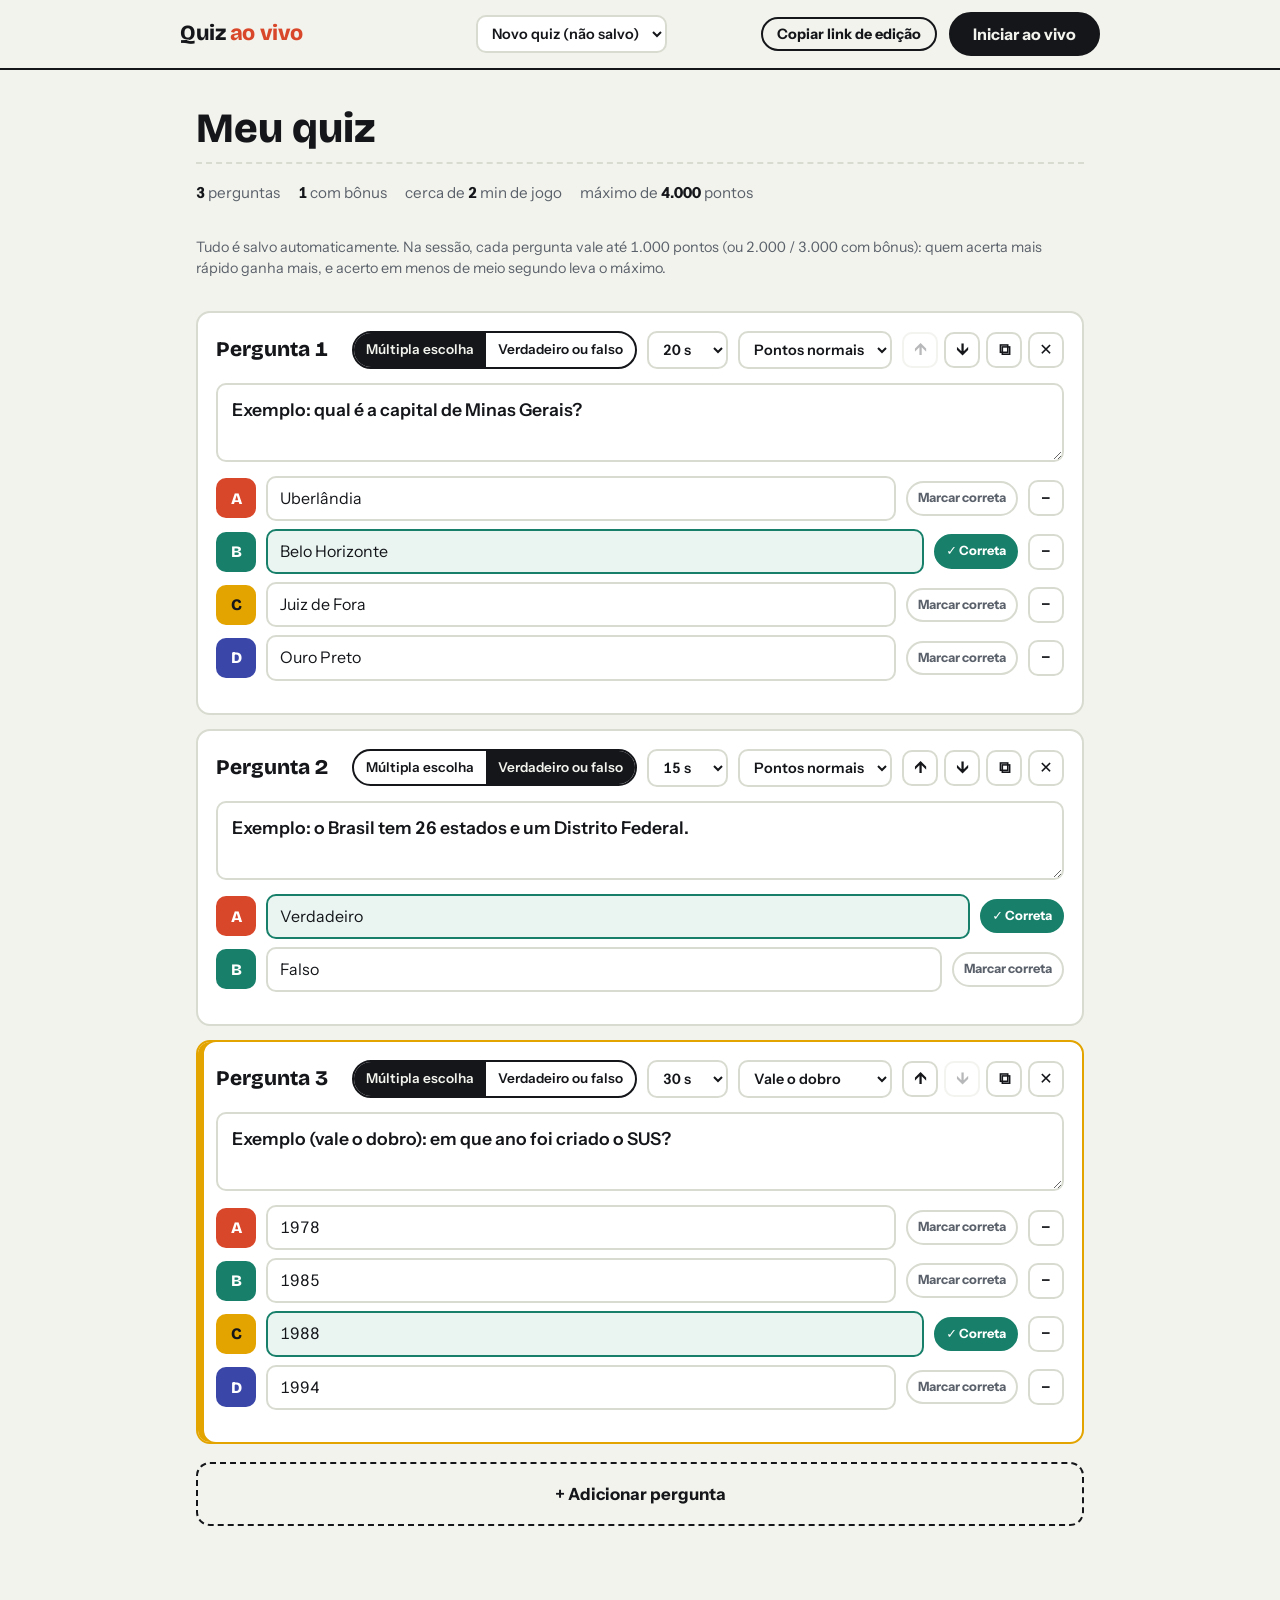
==== host.html @ 14b56fd1 "Quiz ao Vivo: editor, apresentador e participante Co-Authored-By: Claude Opus 5.5 <noreply@anthropic" ====
<!doctype html>
<html lang="pt-BR">
<head>
<meta charset="utf-8">
<meta name="viewport" content="width=device-width, initial-scale=1, viewport-fit=cover">
<title>Quiz ao Vivo · Apresentador</title>
<meta name="robots" content="noindex">
<link rel="preconnect" href="https://fonts.googleapis.com">
<link rel="preconnect" href="https://fonts.gstatic.com" crossorigin>
<link rel="stylesheet" href="https://fonts.googleapis.com/css2?family=Bricolage+Grotesque:opsz,wght@12..96,500;12..96,700;12..96,800&family=Instrument+Sans:wght@400;600;700&display=swap">
<link rel="stylesheet" href="style.css">
<style>
  /* ================= EDITOR ================= */
  .ed-top {
    position: sticky; top: 0; z-index: 20; background: var(--paper);
    border-bottom: 2px solid var(--ink);
    padding-top: calc(12px + env(safe-area-inset-top, 0px)); padding-bottom: 12px;
    padding-left: max(16px, env(safe-area-inset-left, 0px)); padding-right: max(16px, env(safe-area-inset-right, 0px));
  }
  .ed-top .row { max-width: 920px; margin: 0 auto; display: flex; align-items: center; gap: 12px; flex-wrap: wrap; }
  .logo { font-family: var(--display); font-weight: 800; font-size: 1.35rem; letter-spacing: -0.02em; margin-right: auto; }
  .logo span { color: var(--a); }
  .status { font-size: .85rem; color: var(--muted); min-width: 70px; }
  .status.err { color: var(--bad); font-weight: 600; }
  .ed {
    max-width: 920px; margin: 0 auto; display: flex; flex-direction: column; gap: 18px;
    padding-block: 24px 80px;
    padding-left: max(16px, env(safe-area-inset-left, 0px)); padding-right: max(16px, env(safe-area-inset-right, 0px));
  }
  .title-in {
    font-family: var(--display); font-weight: 800; font-size: clamp(1.8rem, 5vw, 2.6rem);
    border: 0; border-bottom: 2px dashed var(--line); background: transparent; padding: 4px 0; width: 100%; outline: none;
  }
  .title-in:focus { border-bottom-color: var(--ink); }
  .summary { display: flex; gap: 8px 18px; flex-wrap: wrap; color: var(--muted); font-size: .95rem; }
  .summary b { color: var(--ink); }
  .live-banner { display: flex; align-items: center; justify-content: space-between; gap: 12px; flex-wrap: wrap; background: var(--ink); color: var(--paper); border-radius: var(--r); padding: 14px 18px; }

  .qcard { background: var(--card); border: 2px solid var(--line); border-radius: var(--r); padding: 18px; display: flex; flex-direction: column; gap: 14px; }
  .qcard.bad { border-color: var(--bad); }
  .qcard.is-bonus { border-color: var(--bonus); box-shadow: inset 6px 0 0 var(--bonus); }
  .qhead { display: flex; align-items: center; gap: 10px; flex-wrap: wrap; }
  .qnum { font-family: var(--display); font-weight: 800; font-size: 1.3rem; margin-right: auto; }
  .tools { display: inline-flex; gap: 6px; }
  .seg { display: inline-flex; border: 2px solid var(--ink); border-radius: 999px; overflow: hidden; }
  .seg button { border: 0; background: transparent; padding: 7px 12px; font-weight: 600; font-size: .85rem; cursor: pointer; }
  .seg button[aria-pressed="true"] { background: var(--ink); color: var(--paper); }
  .sel { border: 2px solid var(--line); border-radius: 10px; padding: 7px 10px; background: var(--card); font-weight: 600; font-size: .9rem; }
  .icon-btn { border: 2px solid var(--line); background: var(--card); border-radius: 10px; width: 36px; height: 36px; display: inline-grid; place-items: center; cursor: pointer; font-weight: 700; }
  .icon-btn:hover { border-color: var(--ink); }
  .icon-btn:disabled { opacity: .3; cursor: not-allowed; }
  .qtext-in { resize: vertical; min-height: 64px; font-size: 1.1rem; font-weight: 600; }
  .opt-row { display: flex; align-items: center; gap: 10px; }
  .opt-row .tile { width: 40px; height: 40px; border-radius: 10px; background: var(--opt); color: var(--on-opt); display: grid; place-items: center; font-family: var(--display); font-weight: 800; flex: none; }
  .opt-row .input { flex: 1; min-width: 0; padding: 9px 12px; }
  .opt-row.correct .input { border-color: var(--good); background: #EAF5F1; }
  .correct-btn { border: 2px solid var(--line); background: var(--card); border-radius: 999px; padding: 6px 10px; font-size: .8rem; font-weight: 700; cursor: pointer; white-space: nowrap; color: var(--muted); }
  .opt-row.correct .correct-btn { background: var(--good); border-color: var(--good); color: #fff; }
  .opts-ed { display: flex; flex-direction: column; gap: 8px; }
  .problem { color: var(--bad); font-weight: 600; font-size: .9rem; }
  .add-q { border: 2px dashed var(--ink); background: transparent; border-radius: var(--r); padding: 18px; font-weight: 700; font-size: 1.05rem; cursor: pointer; }
  .add-q:hover { background: var(--card); }
  .hint { color: var(--muted); font-size: .9rem; }

  /* ================= AO VIVO ================= */
  #root { min-height: 100%; display: flex; flex-direction: column; }
  .stage {
    flex: 1; min-height: 100%; display: flex; flex-direction: column;
    padding-top: calc(14px + env(safe-area-inset-top, 0px)); padding-bottom: calc(18px + env(safe-area-inset-bottom, 0px));
    padding-left: max(16px, env(safe-area-inset-left, 0px)); padding-right: max(16px, env(safe-area-inset-right, 0px));
    gap: 2vh;
  }
  .strip { display: flex; align-items: center; gap: 14px 24px; flex-wrap: wrap; border-bottom: 2px solid var(--ink); padding-bottom: 12px; }
  .strip .join { font-size: clamp(1rem, 1.6vw, 1.4rem); }
  .strip .join b { font-family: var(--display); }
  .strip .spacer { flex: 1; }
  .strip .ctrl { display: flex; gap: 8px; }
  .body { flex: 1; display: flex; flex-direction: column; gap: 2.4vh; min-height: 0; }
  .foot { display: flex; align-items: center; justify-content: space-between; gap: 12px; flex-wrap: wrap; }
  .foot .keys { color: var(--muted); font-size: .85rem; }

  /* lobby */
  .lobby { display: grid; grid-template-columns: minmax(0, 1.2fr) minmax(0, 1fr); gap: 4vw; align-items: center; flex: 1; }
  .lobby .howto { display: flex; flex-direction: column; gap: 2vh; }
  .lobby .url { font-family: var(--display); font-weight: 700; font-size: clamp(1.4rem, 3.2vw, 3rem); overflow-wrap: anywhere; line-height: 1.05; }
  .lobby .pin { font-family: var(--display); font-weight: 800; font-size: clamp(3.4rem, 8.6vw, 9.5rem); line-height: .9; letter-spacing: .02em; white-space: nowrap; }
  .qr { width: min(34vh, 100%); aspect-ratio: 1; background: #fff; border: 2px solid var(--ink); border-radius: var(--r); padding: 10px; justify-self: center; max-width: 100%; }
  .qr svg { width: 100%; height: 100%; display: block; }
  .people { display: flex; flex-wrap: wrap; gap: 8px; align-content: flex-start; max-height: 32vh; overflow: auto; }
  .chip { border: 2px solid var(--ink); border-radius: 999px; padding: 6px 14px; font-weight: 700; background: var(--card); cursor: pointer; animation: pop .25s ease; }
  .chip.confirm { background: var(--bad); border-color: var(--bad); color: #fff; }
  @keyframes pop { from { transform: scale(.6); opacity: 0; } to { transform: none; opacity: 1; } }
  .count { font-family: var(--display); font-weight: 800; font-size: clamp(1.4rem, 2.6vw, 2.2rem); }

  /* pergunta */
  .qtop { display: flex; align-items: center; gap: 14px; flex-wrap: wrap; }
  .q-big { font-family: var(--display); font-weight: 700; font-size: clamp(1.8rem, 4.4vw, 4.2rem); line-height: 1.05; text-wrap: balance; }
  .q-mid { display: flex; align-items: center; justify-content: space-between; gap: 2vw; flex-wrap: wrap; }
  .clock { width: clamp(90px, 13vh, 150px); aspect-ratio: 1; position: relative; flex: none; }
  .clock svg { width: 100%; height: 100%; transform: rotate(-90deg); }
  .clock .n { position: absolute; inset: 0; display: grid; place-items: center; font-family: var(--display); font-weight: 800; font-size: clamp(2rem, 5vh, 3.6rem); }
  .answered { text-align: right; }
  .answered b { font-family: var(--display); font-weight: 800; font-size: clamp(2.4rem, 7vh, 5rem); line-height: 1; display: block; }
  .grid { display: grid; grid-template-columns: 1fr 1fr; gap: 1.6vh; flex: 1; min-height: 0; }
  .tileo {
    position: relative; overflow: hidden; display: flex; align-items: center; gap: 1.4vw;
    border-radius: var(--r); padding: 2vh 2vw; background: var(--opt); color: var(--on-opt);
    font-weight: 700; font-size: clamp(1.1rem, 2.4vw, 2.2rem); min-height: 12vh;
  }
  .tileo .letter { font-size: 1em; }
  .tileo .t { min-width: 0; overflow-wrap: anywhere; position: relative; }
  .tileo.dim { opacity: .28; }
  .tileo .cnt { margin-left: auto; font-family: var(--display); font-weight: 800; position: relative; white-space: nowrap; }
  .tileo .fill { position: absolute; inset: 0; background: rgba(20,22,26,.18); transform-origin: left; transform: scaleX(0); transition: transform .9s cubic-bezier(.2,.8,.2,1); }
  .tileo .ok { position: relative; background: #fff; color: var(--good); border-radius: 999px; padding: 2px 12px; font-size: .55em; font-weight: 800; white-space: nowrap; }
  .countdown { flex: 1; display: flex; flex-direction: column; align-items: center; justify-content: center; text-align: center; gap: 3vh; }
  .countdown .n { font-family: var(--display); font-weight: 800; font-size: clamp(6rem, 26vh, 16rem); line-height: .85; }

  /* ranking */
  .board { display: flex; flex-direction: column; gap: 1.2vh; width: min(1000px, 100%); margin: 0 auto; }
  .brow { display: grid; grid-template-columns: 3.2em minmax(0, 1fr) auto auto; align-items: center; gap: 1.6vw; background: var(--card); border: 2px solid var(--ink); border-radius: var(--r); padding: 1.4vh 1.8vw; font-size: clamp(1.1rem, 2.4vw, 2rem); animation: slide .4s ease both; }
  .brow .pos { font-family: var(--display); font-weight: 800; }
  .brow .nm { font-weight: 700; overflow: hidden; text-overflow: ellipsis; white-space: nowrap; }
  .brow .sc { font-family: var(--display); font-weight: 800; }
  .brow .mv { font-size: .7em; font-weight: 700; min-width: 3.4em; text-align: right; }
  .mv.up { color: var(--good); } .mv.down { color: var(--bad); } .mv.same { color: var(--muted); }
  .brow .gain { font-size: .6em; color: var(--muted); font-weight: 600; margin-left: .6em; }
  @keyframes slide { from { transform: translateY(14px); opacity: 0; } to { transform: none; opacity: 1; } }

  /* pódio */
  .podium { display: grid; grid-template-columns: repeat(3, minmax(0, 1fr)); align-items: end; gap: 2vw; width: min(1000px, 100%); margin: 0 auto; flex: 1; }
  .step { display: flex; flex-direction: column; align-items: center; gap: 1vh; text-align: center; min-width: 0; }
  .step .nm { font-family: var(--display); font-weight: 800; font-size: clamp(1.2rem, 3vw, 2.6rem); overflow-wrap: anywhere; line-height: 1.05; }
  .step .sc { font-weight: 700; font-size: clamp(1rem, 1.8vw, 1.5rem); }
  .step .blk { width: 100%; border-radius: var(--r) var(--r) 0 0; display: grid; place-items: start center; padding-top: 1.4vh; font-family: var(--display); font-weight: 800; font-size: clamp(2.4rem, 7vh, 5rem); color: #fff; animation: rise .8s cubic-bezier(.2,.8,.2,1) both; transform-origin: bottom; }
  .step.p1 .blk { background: var(--c); color: var(--ink); height: 30vh; animation-delay: .9s; }
  .step.p2 .blk { background: var(--d); height: 21vh; animation-delay: .45s; }
  .step.p3 .blk { background: var(--a); height: 14vh; }
  @keyframes rise { from { transform: scaleY(0); } to { transform: none; } }
  .rest { display: flex; flex-wrap: wrap; gap: 8px 18px; justify-content: center; color: var(--muted); font-weight: 600; }

  @media (max-width: 760px) {
    .lobby { grid-template-columns: 1fr; }
    .grid { grid-template-columns: 1fr; }
    .brow { grid-template-columns: 2.4em minmax(0, 1fr) auto; }
    .brow .mv { display: none; }
  }
</style>
</head>
<body>
<div id="root"></div>

<script src="qrcode.js"></script>
<script src="common.js"></script>
<script>
const root = document.getElementById('root');
function toast(msg) {
  const t = el('div', { class: 'toast', role: 'status', text: msg });
  document.body.append(t);
  setTimeout(() => t.remove(), 3500);
}
const uid = () => Math.random().toString(36).slice(2, 10);
const TIMES = [5, 10, 15, 20, 30, 45, 60, 90, 120];

function exampleQuestions() {
  return [
    { _id: uid(), type: 'mc', text: 'Exemplo: qual é a capital de Minas Gerais?', options: ['Uberlândia', 'Belo Horizonte', 'Juiz de Fora', 'Ouro Preto'], correct: 1, time: 20, mult: 1 },
    { _id: uid(), type: 'tf', text: 'Exemplo: o Brasil tem 26 estados e um Distrito Federal.', options: ['Verdadeiro', 'Falso'], correct: 0, time: 15, mult: 1 },
    { _id: uid(), type: 'mc', text: 'Exemplo (vale o dobro): em que ano foi criado o SUS?', options: ['1978', '1985', '1988', '1994'], correct: 2, time: 30, mult: 2 }
  ];
}

// ================= ESTADO =================
const E = {
  quiz: null,          // {id, key, title, questions}
  dirty: false,
  saving: false,
  saveTimer: null,
  status: '',
  problems: {}         // _id -> mensagem
};
const L = {            // ao vivo
  sid: null, hk: null, data: null, viewKey: '', timer: null,
  revealAsked: -1, failSince: 0, confirmKick: null, busy: false
};

// ================= ARMAZENAMENTO LOCAL =================
function myQuizzes() { return Store.get('quiz.mine', []); }
function rememberQuiz(q) {
  const list = myQuizzes().filter(x => x.id !== q.id);
  list.unshift({ id: q.id, key: q.key, title: q.title });
  Store.set('quiz.mine', list.slice(0, 30));
  Store.set('quiz.current', q.id);
}
function cacheDraft() { if (E.quiz) Store.set('quiz.draft.' + (E.quiz.id || 'new'), stripIds(E.quiz)); }
function stripIds(q) {
  return { id: q.id, key: q.key, title: q.title, questions: q.questions.map(stripOne) };
}
function withIds(qs) { return (qs || []).map(q => ({ _id: uid(), ...q })); }

// ================= EDITOR =================
async function openEditor() {
  stopLive();
  const h = location.hash;
  let target = null;
  const m = h.match(/^#q=([0-9a-f-]{36})\.([0-9a-f-]{36})$/i);
  if (m) target = { id: m[1], key: m[2] };
  else {
    const cur = Store.get('quiz.current');
    target = myQuizzes().find(x => x.id === cur) || null;
  }
  if (target) {
    renderLoading('Abrindo quiz…');
    try {
      const r = await Api.rpc('get_quiz', { p_quiz: target.id, p_key: target.key });
      E.quiz = { id: r.id, key: target.key, title: r.title, questions: withIds(r.questions) };
      rememberQuiz(E.quiz);
    } catch (e) {
      const draft = Store.get('quiz.draft.' + target.id);
      if (draft && e.network) {
        E.quiz = { ...draft, questions: withIds(draft.questions) };
        toast('Sem conexão: abrindo a última cópia salva neste aparelho.');
      } else {
        toast(e.network ? 'Sem conexão com o servidor.' : 'Não achei esse quiz. Abrindo um novo.');
        E.quiz = newQuiz();
      }
    }
  } else {
    E.quiz = newQuiz();
  }
  if (m) history.replaceState(null, '', location.pathname);
  E.status = E.quiz.id ? 'Salvo' : '';
  renderEditor();
}
function newQuiz() { return { id: null, key: null, title: 'Meu quiz', questions: exampleQuestions() }; }

function changed() {
  E.dirty = true;
  E.status = 'Editando…';
  updateStatus();
  updateSummary();
  cacheDraft();
  clearTimeout(E.saveTimer);
  E.saveTimer = setTimeout(save, 900);
}
async function save() {
  if (E.saving) { clearTimeout(E.saveTimer); E.saveTimer = setTimeout(save, 500); return true; }
  if (!E.dirty && E.quiz.id) return true;
  E.saving = true; E.dirty = false;
  E.status = 'Salvando…'; updateStatus();
  const payload = stripIds(E.quiz);
  try {
    if (!E.quiz.id) {
      const r = await Api.rpc('create_quiz', { p_title: payload.title, p_questions: payload.questions });
      E.quiz.id = r.id; E.quiz.key = r.key;
    } else {
      await Api.rpc('save_quiz', { p_quiz: E.quiz.id, p_key: E.quiz.key, p_title: payload.title, p_questions: payload.questions });
    }
    rememberQuiz(E.quiz);
    cacheDraft();
    E.status = 'Salvo';
    renderQuizPicker();
    return true;
  } catch (e) {
    E.dirty = true;
    E.status = e.network ? 'Sem conexão. Vou tentar de novo.' : 'Erro ao salvar: ' + e.message;
    clearTimeout(E.saveTimer); E.saveTimer = setTimeout(save, 4000);
    return false;
  } finally {
    E.saving = false; updateStatus();
  }
}
function updateStatus() {
  const s = document.getElementById('status');
  if (!s) return;
  s.textContent = E.status;
  s.className = 'status' + (/Erro|Sem conexão/.test(E.status) ? ' err' : '');
}

function validate(q) {
  if (!q.text.trim()) return 'Escreva o texto da pergunta.';
  if (q.options.some(o => !o.trim())) return 'Preencha todas as alternativas.';
  if (q.correct == null || q.correct < 0 || q.correct >= q.options.length) return 'Marque qual alternativa é a correta.';
  return null;
}

function updateSummary() {
  const s = document.getElementById('summary');
  if (!s) return;
  const qs = E.quiz.questions;
  const bonus = qs.filter(q => q.mult > 1).length;
  const secs = qs.reduce((a, q) => a + q.time + 15, 0);
  const max = qs.reduce((a, q) => a + 1000 * q.mult, 0);
  s.replaceChildren(
    el('span', {}, el('b', { text: qs.length }), qs.length === 1 ? ' pergunta' : ' perguntas'),
    el('span', {}, el('b', { text: bonus }), bonus === 1 ? ' com bônus' : ' com bônus'),
    el('span', {}, 'cerca de ', el('b', { text: Math.max(1, Math.round(secs / 60)) }), ' min de jogo'),
    el('span', {}, 'máximo de ', el('b', { text: fmt(max) }), ' pontos'));
}

function renderQuizPicker() {
  const host = document.getElementById('picker');
  if (!host) return;
  const list = myQuizzes();
  const sel = el('select', { class: 'sel', id: 'quiz-picker', 'aria-label': 'Escolher quiz' },
    list.map(x => el('option', { value: x.id, selected: E.quiz && x.id === E.quiz.id, text: x.title || 'Sem título' })),
    !E.quiz.id ? el('option', { value: '', selected: true, text: 'Novo quiz (não salvo)' }) : null,
    el('option', { value: '__new', text: '+ Novo quiz' }));
  sel.addEventListener('change', async () => {
    await save();
    if (sel.value === '__new') { E.quiz = newQuiz(); E.status = ''; Store.del('quiz.current'); renderEditor(); return; }
    if (!sel.value) return;
    Store.set('quiz.current', sel.value);
    openEditor();
  });
  host.replaceChildren(sel);
}

function renderEditor() {
  const q = E.quiz;
  const live = Store.get('quiz.live');
  const titleIn = el('input', { class: 'title-in', id: 'quiz-title', value: q.title, maxlength: '80', 'aria-label': 'Nome do quiz' });
  titleIn.addEventListener('input', () => { q.title = titleIn.value; changed(); });

  const list = el('div', { id: 'qlist', style: 'display:flex;flex-direction:column;gap:14px' });
  q.questions.forEach((qq, i) => list.append(questionCard(qq, i)));

  const addBtn = el('button', { class: 'add-q', onclick: () => {
    q.questions.push({ _id: uid(), type: 'mc', text: '', options: ['', '', '', ''], correct: 0, time: 20, mult: 1 });
    changed(); rerenderList();
    const last = document.querySelector('#qlist .qcard:last-child textarea'); if (last) last.focus();
  } }, '+ Adicionar pergunta');

  root.replaceChildren(
    el('header', { class: 'ed-top' }, el('div', { class: 'row' },
      el('div', { class: 'logo' }, 'Quiz ', el('span', { text: 'ao vivo' })),
      el('div', { id: 'picker' }),
      el('span', { class: 'status', id: 'status', 'aria-live': 'polite' }),
      el('button', { class: 'btn ghost small', onclick: copyEditLink, text: 'Copiar link de edição' }),
      el('button', { class: 'btn', id: 'start-btn', onclick: startLive, text: 'Iniciar ao vivo' }))),
    el('main', { class: 'ed' },
      live ? el('div', { class: 'live-banner' },
        el('span', {}, 'Tem uma sessão ao vivo aberta (PIN ', el('b', { text: live.pin || '…' }), ').'),
        el('button', { class: 'btn small', style: 'background:var(--paper);color:var(--ink);border-color:var(--paper)', onclick: () => resumeLive(live), text: 'Voltar pra sessão' })) : null,
      titleIn,
      el('div', { class: 'summary', id: 'summary' }),
      el('p', { class: 'hint', text: 'Tudo é salvo automaticamente. Na sessão, cada pergunta vale até 1.000 pontos (ou 2.000 / 3.000 com bônus): quem acerta mais rápido ganha mais, e acerto em menos de meio segundo leva o máximo.' }),
      list,
      addBtn));
  renderQuizPicker(); updateStatus(); updateSummary();
}
function rerenderList() {
  const list = document.getElementById('qlist');
  list.replaceChildren(...E.quiz.questions.map((qq, i) => questionCard(qq, i)));
}

function questionCard(qq, i) {
  const qs = E.quiz.questions;
  const card = el('section', { class: 'qcard' + (qq.mult > 1 ? ' is-bonus' : '') + (E.problems[qq._id] ? ' bad' : ''), 'data-id': qq._id });

  const seg = el('div', { class: 'seg', role: 'group', 'aria-label': 'Tipo de pergunta' },
    el('button', { type: 'button', 'aria-pressed': String(qq.type === 'mc'), onclick: () => setType('mc'), text: 'Múltipla escolha' }),
    el('button', { type: 'button', 'aria-pressed': String(qq.type === 'tf'), onclick: () => setType('tf'), text: 'Verdadeiro ou falso' }));
  function setType(t) {
    if (qq.type === t) return;
    if (t === 'tf') { qq._mcBackup = qq.options; qq.options = ['Verdadeiro', 'Falso']; qq.correct = Math.min(qq.correct, 1); }
    else { qq.options = qq._mcBackup || ['', '', '', '']; qq.correct = Math.min(qq.correct, qq.options.length - 1); }
    qq.type = t; changed(); rerenderList();
  }

  const time = el('select', { class: 'sel', 'aria-label': 'Tempo para responder' },
    TIMES.map(t => el('option', { value: t, selected: qq.time === t, text: `${t} s` })));
  time.addEventListener('change', () => { qq.time = +time.value; changed(); });

  const mult = el('select', { class: 'sel', 'aria-label': 'Pontos' },
    [[1, 'Pontos normais'], [2, 'Vale o dobro'], [3, 'Vale o triplo']].map(([v, t]) => el('option', { value: v, selected: qq.mult === v, text: t })));
  mult.addEventListener('change', () => { qq.mult = +mult.value; card.classList.toggle('is-bonus', qq.mult > 1); changed(); });

  const move = (d) => { const j = i + d; [qs[i], qs[j]] = [qs[j], qs[i]]; changed(); rerenderList(); };
  const head = el('div', { class: 'qhead' },
    el('span', { class: 'qnum', text: `Pergunta ${i + 1}` }),
    seg, time, mult,
    el('span', { class: 'tools' },
    el('button', { class: 'icon-btn', title: 'Subir', 'aria-label': 'Subir pergunta', disabled: i === 0, onclick: () => move(-1) }, '↑'),
    el('button', { class: 'icon-btn', title: 'Descer', 'aria-label': 'Descer pergunta', disabled: i === qs.length - 1, onclick: () => move(1) }, '↓'),
    el('button', { class: 'icon-btn', title: 'Duplicar', 'aria-label': 'Duplicar pergunta', onclick: () => { qs.splice(i + 1, 0, { ...structuredClone(stripOne(qq)), _id: uid() }); changed(); rerenderList(); } }, '⧉'),
    delBtn()));
  function delBtn() {
    const b = el('button', { class: 'icon-btn', title: 'Apagar', 'aria-label': 'Apagar pergunta' }, '✕');
    let armed = false;
    b.addEventListener('click', () => {
      if (!armed) { armed = true; b.textContent = 'Apagar?'; b.style.width = 'auto'; b.style.padding = '0 10px'; b.style.color = 'var(--bad)'; setTimeout(() => { if (armed) { armed = false; b.textContent = '✕'; b.removeAttribute('style'); } }, 2500); return; }
      qs.splice(i, 1); delete E.problems[qq._id]; changed(); rerenderList();
    });
    return b;
  }

  const txt = el('textarea', { class: 'input qtext-in', rows: '2', maxlength: '300', placeholder: 'Escreva a pergunta', 'aria-label': `Texto da pergunta ${i + 1}` });
  txt.value = qq.text;
  txt.addEventListener('input', () => { qq.text = txt.value; clearProblem(); changed(); });

  const opts = el('div', { class: 'opts-ed' });
  function drawOpts() {
    opts.replaceChildren(...qq.options.map((o, k) => {
      const inp = el('input', { class: 'input', value: o, maxlength: '120', placeholder: `Alternativa ${LETTERS[k]}`, readonly: qq.type === 'tf', 'aria-label': `Alternativa ${LETTERS[k]}` });
      inp.addEventListener('input', () => { qq.options[k] = inp.value; clearProblem(); changed(); });
      const row = el('div', { class: `opt-row opt-${'abcd'[k]}` + (qq.correct === k ? ' correct' : '') },
        el('span', { class: 'tile', text: LETTERS[k] }), inp,
        el('button', { type: 'button', class: 'correct-btn', 'aria-pressed': String(qq.correct === k), onclick: () => { qq.correct = k; clearProblem(); changed(); drawOpts(); } }, qq.correct === k ? '✓ Correta' : 'Marcar correta'),
        qq.type === 'mc' && qq.options.length > 2 ? el('button', { class: 'icon-btn', 'aria-label': `Remover alternativa ${LETTERS[k]}`, onclick: () => {
          qq.options.splice(k, 1);
          if (qq.correct === k) qq.correct = 0; else if (qq.correct > k) qq.correct--;
          changed(); drawOpts();
        } }, '−') : null);
      return row;
    }),
    qq.type === 'mc' && qq.options.length < 4 ? el('button', { class: 'btn ghost small', style: 'align-self:flex-start', onclick: () => { qq.options.push(''); changed(); drawOpts(); } }, '+ Alternativa') : '');
  }
  drawOpts();
  const prob = el('div', { class: 'problem', text: E.problems[qq._id] || '' });
  function clearProblem() { if (E.problems[qq._id]) { delete E.problems[qq._id]; prob.textContent = ''; card.classList.remove('bad'); } }

  card.append(head, txt, opts, prob);
  return card;
}
function stripOne(q) { const { _id, _mcBackup, ...r } = q; return r; }

async function copyEditLink() {
  if (!(await save()) || !E.quiz.id) { toast('Salve o quiz primeiro (precisa de conexão).'); return; }
  const url = `${location.origin}${location.pathname}#q=${E.quiz.id}.${E.quiz.key}`;
  try { await navigator.clipboard.writeText(url); toast('Link copiado. Quem tiver esse link pode editar o quiz.'); }
  catch (_) { prompt('Copie o link de edição:', url); }
}

// ================= INICIAR AO VIVO =================
async function startLive() {
  const qs = E.quiz.questions;
  E.problems = {};
  if (!qs.length) { toast('Adicione pelo menos uma pergunta.'); return; }
  let first = null;
  qs.forEach(q => { const p = validate(q); if (p) { E.problems[q._id] = p; first = first || q._id; } });
  if (first) {
    rerenderList();
    document.querySelector(`[data-id="${first}"]`).scrollIntoView({ behavior: 'smooth', block: 'center' });
    toast('Tem pergunta incompleta. Veja o que está marcado em vermelho.');
    return;
  }
  const btn = document.getElementById('start-btn');
  btn.disabled = true; btn.textContent = 'Abrindo sala…';
  E.dirty = true;
  if (!(await save())) { btn.disabled = false; btn.textContent = 'Iniciar ao vivo'; toast('Não consegui salvar. Confira a conexão.'); return; }
  try {
    const r = await Api.rpc('create_session', { p_quiz: E.quiz.id, p_key: E.quiz.key });
    const live = { sid: r.session_id, hk: r.host_key, pin: r.pin, quiz: E.quiz.id };
    Store.set('quiz.live', live);
    resumeLive(live);
  } catch (e) {
    btn.disabled = false; btn.textContent = 'Iniciar ao vivo';
    toast(e.message);
  }
}

// ================= AO VIVO =================
function joinBase() { return new URL('./', location.href).href; }
function joinShort() { return joinBase().replace(/^https?:\/\//, '').replace(/\/$/, ''); }

function resumeLive(live) {
  L.sid = live.sid; L.hk = live.hk; L.data = null; L.viewKey = ''; L.revealAsked = -1;
  history.replaceState(null, '', `${location.pathname}#s=${live.sid}.${live.hk}`);
  renderLoading('Conectando à sala…');
  livePoll();
}
function stopLive() { clearTimeout(L.timer); L.sid = null; }
function backToEditor() {
  stopLive();
  history.replaceState(null, '', location.pathname);
  if (document.fullscreenElement) document.exitFullscreen().catch(() => {});
  openEditor();
}

async function livePoll() {
  if (!L.sid) return;
  const sid = L.sid;
  try {
    const d = await Clock.timed('host_poll', { p_session: L.sid, p_key: L.hk });
    if (sid !== L.sid) return;
    L.failSince = 0;
    L.data = d;
    const live = Store.get('quiz.live');
    if (live && live.sid === L.sid && live.pin !== d.pin) Store.set('quiz.live', { ...live, pin: d.pin });
    renderLive();
  } catch (e) {
    if (e.status && /não encontrada/i.test(e.message)) { Store.del('quiz.live'); toast('Essa sessão não existe mais.'); backToEditor(); return; }
    if (!L.failSince) L.failSince = Date.now();
    const n = document.getElementById('netwarn');
    if (n && Date.now() - L.failSince > 3000) n.hidden = false;
  }
  L.timer = setTimeout(livePoll, 1000);
}

async function act(action, arg) {
  if (L.busy) return;
  L.busy = true;
  try {
    await Api.rpc('host_action', { p_session: L.sid, p_key: L.hk, p_action: action, p_arg: arg || null });
    clearTimeout(L.timer);
    await livePoll();
  } catch (e) {
    toast(e.message);
  } finally {
    L.busy = false;
  }
}

function liveView(d) {
  if (d.phase === 'question') return Clock.now() < d.starts_at ? 'countdown' : 'question';
  return d.phase;
}

function strip(d, compact) {
  return el('div', { class: 'strip' },
    compact ? el('div', { class: 'join' }, 'Entre em ', el('b', { text: joinShort() }), ' · PIN ', el('b', { text: d.pin })) : el('div', { class: 'logo', style: 'margin:0' }, 'Quiz ', el('span', { text: 'ao vivo' })),
    el('div', { class: 'spacer' }),
    el('span', { class: 'status err', id: 'netwarn', hidden: true, text: 'Reconectando…' }),
    el('div', { class: 'ctrl' },
      el('button', { class: 'btn ghost small', onclick: toggleFs, text: 'Tela cheia' }),
      el('button', { class: 'btn ghost small', onclick: backToEditor, text: 'Editor' })));
}
function toggleFs() {
  if (document.fullscreenElement) document.exitFullscreen().catch(() => {});
  else document.documentElement.requestFullscreen?.().catch(() => toast('Tela cheia não está disponível aqui. Use F11.'));
}

function renderLive() {
  const d = L.data;
  if (!d) return;
  const v = liveView(d);
  const key = `${v}:${d.q_index}`;
  if (key === L.viewKey) { updateLive(); return; }
  L.viewKey = key;
  const q = d.q_index >= 0 ? d.questions[d.q_index] : null;
  const total = d.questions.length;
  const isLast = d.q_index + 1 >= total;
  const qhead = () => el('div', { class: 'qtop' },
    el('span', { class: 'label', style: 'font-size:clamp(.8rem,1.3vw,1.1rem)', text: `Pergunta ${d.q_index + 1} de ${total}` }),
    q.mult > 1 ? el('span', { class: 'bonus', style: 'font-size:clamp(.9rem,1.5vw,1.3rem)', text: q.mult === 2 ? 'Vale o dobro' : 'Vale o triplo' }) : null);

  let body, foot;
  if (!d.open) {
    body = el('div', { class: 'countdown' }, el('h1', { style: 'font-size:3rem', text: 'Sala encerrada' }), el('p', { class: 'muted', text: 'O PIN não aceita mais participantes.' }));
    foot = el('div', { class: 'foot' }, el('span'), el('button', { class: 'btn', onclick: () => { Store.del('quiz.live'); backToEditor(); }, text: 'Voltar ao editor' }));
  } else if (v === 'lobby') {
    const qrBox = el('div', { class: 'qr', 'aria-label': 'QR code para entrar' });
    try { const qr = qrcode(0, 'M'); qr.addData(`${joinBase()}?pin=${d.pin}`); qr.make(); qrBox.innerHTML = qr.createSvgTag({ cellSize: 6, margin: 2, scalable: true }); } catch (_) {}
    body = el('div', { class: 'body' },
      el('div', { class: 'lobby' },
        el('div', { class: 'howto' },
          el('span', { class: 'label', style: 'font-size:clamp(.9rem,1.4vw,1.2rem)', text: 'Entre pelo celular' }),
          el('div', { class: 'url', text: joinShort() }),
          el('span', { class: 'label', style: 'font-size:clamp(.9rem,1.4vw,1.2rem)', text: 'PIN da sessão' }),
          el('div', { class: 'pin', text: d.pin.replace(/(\d{3})(\d{3})/, '$1 $2') })),
        qrBox),
      el('div', { style: 'display:flex;align-items:baseline;gap:14px;flex-wrap:wrap' },
        el('span', { class: 'count', id: 'pcount' }),
        el('span', { class: 'muted', text: 'Clique num nome pra tirar da sala.' })),
      el('div', { class: 'people', id: 'people' }));
    foot = el('div', { class: 'foot' },
      el('span', { class: 'keys', text: 'Espaço ou Enter avança' }),
      el('button', { class: 'btn big', id: 'primary', onclick: () => act('next'), text: 'Começar' }));
  } else if (v === 'countdown') {
    body = el('div', { class: 'countdown' }, qhead(),
      el('div', { class: 'q-big', text: q.text }),
      el('div', { class: 'n', id: 'cd' }));
    foot = null;
  } else if (v === 'question') {
    const R = 44, C = 2 * Math.PI * R;
    body = el('div', { class: 'body' }, qhead(),
      el('div', { class: 'q-big', text: q.text }),
      el('div', { class: 'q-mid' },
        el('div', { class: 'clock' },
          svgClock(R, C),
          el('div', { class: 'n', id: 'secs' })),
        el('div', { class: 'answered' }, el('b', { id: 'ans' }), el('span', { class: 'label', text: 'respostas' }))),
      el('div', { class: 'grid' }, q.options.map((o, i) => el('div', { class: `tileo opt-${'abcd'[i]}` },
        el('span', { class: 'letter', text: LETTERS[i] }), el('span', { class: 't', text: o })))));
    foot = el('div', { class: 'foot' },
      el('span', { class: 'keys', text: 'O tempo fecha sozinho, ou quando todo mundo responder' }),
      el('button', { class: 'btn ghost', onclick: () => act('reveal'), text: 'Encerrar tempo agora' }));
  } else if (v === 'reveal') {
    const counts = d.counts || q.options.map(() => 0);
    const max = Math.max(1, ...counts);
    const tiles = q.options.map((o, i) => {
      const fill = el('div', { class: 'fill' });
      requestAnimationFrame(() => requestAnimationFrame(() => { fill.style.transform = `scaleX(${counts[i] / max})`; }));
      return el('div', { class: `tileo opt-${'abcd'[i]}` + (i === q.correct ? '' : ' dim') }, fill,
        el('span', { class: 'letter', text: LETTERS[i] }), el('span', { class: 't', text: o }),
        i === q.correct ? el('span', { class: 'ok', text: '✓ Correta' }) : null,
        el('span', { class: 'cnt', text: counts[i] }));
    });
    const totalAns = counts.reduce((a, b) => a + b, 0);
    const right = counts[q.correct] || 0;
    body = el('div', { class: 'body' }, qhead(),
      el('div', { class: 'q-big', style: 'font-size:clamp(1.5rem,3.2vw,3rem)', text: q.text }),
      el('p', { class: 'count', text: totalAns ? `${right} de ${totalAns} acertaram` : 'Ninguém respondeu' }),
      el('div', { class: 'grid' }, tiles));
    foot = el('div', { class: 'foot' },
      el('button', { class: 'btn ghost', onclick: () => act(isLast ? 'final' : 'next'), text: isLast ? 'Pular pro resultado final' : 'Pular ranking' }),
      el('button', { class: 'btn big', id: 'primary', onclick: () => act('leaderboard'), text: 'Ver ranking' }));
  } else if (v === 'leaderboard') {
    const top = d.players.filter(p => p.rank != null).slice(0, 5);
    const rp = d.round_points || {};
    body = el('div', { class: 'body' },
      el('h1', { style: 'font-size:clamp(2rem,5vw,4rem);text-align:center', text: 'Ranking' }),
      el('p', { class: 'muted', style: 'text-align:center', text: `Depois da pergunta ${d.q_index + 1} de ${total}` }),
      el('div', { class: 'board' }, top.map((p, i) => {
        const mv = p.prev_rank == null ? null : p.prev_rank - p.rank;
        return el('div', { class: 'brow', style: `animation-delay:${i * 0.08}s` },
          el('span', { class: 'pos', text: `${p.rank}º` }),
          el('span', { class: 'nm', text: p.name }),
          el('span', { class: 'sc' }, fmt(p.score), rp[p.id] ? el('span', { class: 'gain', text: `+${fmt(rp[p.id])}` }) : null),
          el('span', { class: 'mv ' + (mv > 0 ? 'up' : mv < 0 ? 'down' : 'same'), text: mv == null ? '' : mv > 0 ? `▲ ${mv}` : mv < 0 ? `▼ ${-mv}` : '=' }));
      }),
      !top.length ? el('p', { class: 'muted', style: 'text-align:center', text: 'Ainda ninguém pontuou.' }) : null));
    foot = el('div', { class: 'foot' }, el('span', { class: 'keys', text: 'Espaço ou Enter avança' }),
      el('button', { class: 'btn big', id: 'primary', onclick: () => act(isLast ? 'final' : 'next'), text: isLast ? 'Ver resultado final' : 'Próxima pergunta' }));
  } else if (v === 'final') {
    const ranked = d.players.filter(p => p.rank != null);
    const at = (r) => ranked.filter(p => p.rank === r);
    const step = (cls, pos, ps) => el('div', { class: `step ${cls}` },
      el('div', { class: 'nm', text: ps.length ? ps.map(p => p.name).join(' · ') : '—' }),
      el('div', { class: 'sc', text: ps.length ? `${fmt(ps[0].score)} pts` : '' }),
      el('div', { class: 'blk', text: `${pos}º` }));
    // pódio por posição real (empates dividem o degrau)
    const p1 = at(1), p2 = at(2), p3 = at(3);
    body = el('div', { class: 'body' },
      el('span', { class: 'label', style: 'text-align:center;font-size:clamp(.9rem,1.4vw,1.2rem)', text: d.title }),
      el('h1', { style: 'font-size:clamp(2rem,5vw,4rem);text-align:center', text: 'Resultado final' }),
      el('div', { class: 'podium' }, step('p2', 2, p2), step('p1', 1, p1), step('p3', 3, p3)),
      el('div', { class: 'rest' }, ranked.filter(p => p.rank > 3).slice(0, 7).map(p => el('span', { text: `${p.rank}º ${p.name} · ${fmt(p.score)}` }))));
    foot = el('div', { class: 'foot' },
      el('button', { class: 'btn ghost', onclick: backToEditor, text: 'Voltar ao editor' }),
      el('button', { class: 'btn danger', onclick: async () => { await act('close'); Store.del('quiz.live'); }, text: 'Encerrar sala' }));
  }
  root.replaceChildren(el('div', { class: 'stage' }, strip(d, v !== 'lobby' && d.open), body, foot));
  updateLive();
}

function svgClock(R, C) {
  const ns = 'http://www.w3.org/2000/svg';
  const svg = document.createElementNS(ns, 'svg');
  svg.setAttribute('viewBox', '0 0 100 100');
  const bg = document.createElementNS(ns, 'circle');
  bg.setAttribute('cx', 50); bg.setAttribute('cy', 50); bg.setAttribute('r', R);
  bg.setAttribute('fill', 'none'); bg.setAttribute('stroke', 'var(--soft)'); bg.setAttribute('stroke-width', 10);
  const fg = document.createElementNS(ns, 'circle');
  fg.setAttribute('cx', 50); fg.setAttribute('cy', 50); fg.setAttribute('r', R);
  fg.setAttribute('fill', 'none'); fg.setAttribute('stroke', 'var(--ink)'); fg.setAttribute('stroke-width', 10);
  fg.setAttribute('stroke-linecap', 'round'); fg.setAttribute('stroke-dasharray', C); fg.id = 'ring';
  fg.dataset.c = C;
  svg.append(bg, fg);
  return svg;
}

function updateLive() {
  const d = L.data;
  if (!d) return;
  const v = liveView(d);
  if (`${v}:${d.q_index}` !== L.viewKey) { renderLive(); return; }
  const now = Clock.now();
  const nPlayers = d.players.length;
  if (v === 'lobby') {
    const pc = document.getElementById('pcount');
    if (pc) pc.textContent = nPlayers === 1 ? '1 pessoa na sala' : `${nPlayers} pessoas na sala`;
    const people = document.getElementById('people');
    if (people) {
      const have = new Map([...people.children].map(c => [c.dataset.id, c]));
      const ids = new Set(d.players.map(p => p.id));
      for (const [id, c] of have) if (!ids.has(id)) c.remove();
      // nomes novos entram no começo
      d.players.forEach(p => {
        if (have.has(p.id)) return;
        const chip = el('button', { class: 'chip', 'data-id': p.id, text: p.name, title: 'Clique pra tirar da sala' });
        chip.addEventListener('click', () => {
          if (chip.classList.contains('confirm')) { chip.remove(); act('kick', p.id); return; }
          chip.classList.add('confirm'); chip.textContent = `Remover ${p.name}?`;
          setTimeout(() => { if (chip.isConnected) { chip.classList.remove('confirm'); chip.textContent = p.name; } }, 3000);
        });
        people.prepend(chip);
      });
    }
    const pb = document.getElementById('primary');
    if (pb) pb.disabled = nPlayers === 0;
  } else if (v === 'countdown') {
    const cd = document.getElementById('cd');
    if (cd) cd.textContent = Math.max(1, Math.ceil((d.starts_at - now) / 1000));
  } else if (v === 'question') {
    const left = Math.max(0, d.ends_at - now);
    const total = d.ends_at - d.starts_at;
    const s = document.getElementById('secs');
    if (s) s.textContent = Math.ceil(left / 1000);
    const ring = document.getElementById('ring');
    if (ring) { const C = +ring.dataset.c; ring.setAttribute('stroke-dashoffset', String(C * (1 - left / total))); }
    const a = document.getElementById('ans');
    if (a) a.textContent = `${d.answered}/${nPlayers}`;
    // fecha sozinho: tempo acabou (+1,5 s de tolerância pra respostas em trânsito) ou todos responderam
    const allIn = nPlayers > 0 && d.answered >= nPlayers;
    if (L.revealAsked !== d.q_index && (now > d.ends_at + 1500 || allIn)) {
      L.revealAsked = d.q_index;
      act('reveal');
    }
  }
}
setInterval(() => { if (L.sid && L.data) updateLive(); }, 100);

document.addEventListener('keydown', (e) => {
  if (!L.sid) return;
  if (e.target.matches('input, textarea, select')) return;
  if (e.key === ' ' || e.key === 'Enter' || e.key === 'ArrowRight') {
    const b = document.getElementById('primary');
    if (b && !b.disabled) { e.preventDefault(); b.click(); }
  }
});

function renderLoading(msg) {
  root.replaceChildren(el('div', { style: 'min-height:100%;display:grid;place-items:center;padding:16px' }, el('p', { class: 'muted', text: msg })));
}

window.addEventListener('beforeunload', (e) => { if (E.dirty && !L.sid) { save(); } });

// ================= INÍCIO =================
(function boot() {
  const m = location.hash.match(/^#s=([0-9a-f-]{36})\.([0-9a-f-]{36})$/i);
  if (m) {
    const live = Store.get('quiz.live') || {};
    resumeLive({ ...live, sid: m[1], hk: m[2] });
  } else {
    openEditor();
  }
})();
</script>
</body>
</html>
---- style.css ----
/* Layout: placar de auditório. Números grandes, alternativas em blocos sólidos,
   barra superior com PIN sempre visível. Um visual só (claro), pensado pra projetor e celular. */
:root {
  --paper: #F2F3EC;
  --card: #FFFFFF;
  --ink: #14161A;
  --muted: #5B616B;
  --line: #D8DBD0;
  --soft: #E6E8DF;
  --a: #D9472B;
  --b: #18806A;
  --c: #E3A400;
  --d: #3A47A8;
  --good: #18806A;
  --bad: #C2342A;
  --bonus: #E3A400;
  --display: "Bricolage Grotesque", "Arial Narrow", system-ui, sans-serif;
  --body: "Instrument Sans", system-ui, -apple-system, "Segoe UI", sans-serif;
  --r: 14px;
  color-scheme: light;
}

* { box-sizing: border-box; }
html, body { height: 100%; }
body {
  margin: 0;
  background: var(--paper);
  color: var(--ink);
  font: 16px/1.45 var(--body);
  -webkit-font-smoothing: antialiased;
  font-variant-numeric: tabular-nums;
}
button, input, select, textarea { font: inherit; color: inherit; }
[hidden] { display: none !important; }
h1, h2, h3 { font-family: var(--display); line-height: 1.05; margin: 0; text-wrap: balance; letter-spacing: -0.01em; }

.btn {
  display: inline-flex; align-items: center; justify-content: center; gap: 8px;
  border: 2px solid var(--ink); background: var(--ink); color: var(--paper);
  border-radius: 999px; padding: 12px 22px; font-weight: 700; cursor: pointer;
  font-size: 1rem; line-height: 1; white-space: nowrap;
  transition: transform .08s ease, background .15s ease;
}
.btn:hover { transform: translateY(-1px); }
.btn:active { transform: translateY(1px); }
.btn:disabled { opacity: .35; cursor: not-allowed; transform: none; }
.btn.ghost { background: transparent; color: var(--ink); }
.btn.small { padding: 8px 14px; font-size: .9rem; }
.btn.big { padding: 18px 34px; font-size: 1.25rem; }
.btn.danger { background: var(--bad); border-color: var(--bad); color: #fff; }
:focus-visible { outline: 3px solid var(--d); outline-offset: 2px; }

.label {
  font-size: .75rem; font-weight: 700; letter-spacing: .08em; text-transform: uppercase; color: var(--muted);
}
.input {
  width: 100%; border: 2px solid var(--line); background: var(--card); border-radius: 10px;
  padding: 12px 14px; outline: none;
}
.input:focus { border-color: var(--ink); }

/* Selo de pontos em dobro/triplo */
.bonus {
  display: inline-flex; align-items: center; gap: 6px;
  background: var(--bonus); color: var(--ink); font-weight: 800;
  border-radius: 999px; padding: 4px 12px; font-size: .85rem; letter-spacing: .02em;
}

/* Blocos de alternativa: a letra sempre acompanha a cor */
.opt-a { --opt: var(--a); --on-opt: #fff; }
.opt-b { --opt: var(--b); --on-opt: #fff; }
.opt-c { --opt: var(--c); --on-opt: var(--ink); }
.opt-d { --opt: var(--d); --on-opt: #fff; }
.letter {
  display: inline-grid; place-items: center; flex: none;
  width: 1.9em; height: 1.9em; border-radius: 8px;
  background: rgba(255,255,255,.22); font-family: var(--display); font-weight: 800;
}
.opt-c .letter { background: rgba(20,22,26,.12); }

.toast {
  position: fixed; left: 50%; bottom: calc(20px + env(safe-area-inset-bottom, 0px));
  transform: translateX(-50%); background: var(--ink); color: var(--paper);
  padding: 12px 18px; border-radius: 12px; font-weight: 600; z-index: 50;
  max-width: calc(100% - 32px); box-shadow: 0 8px 30px rgba(0,0,0,.2);
}

@media (prefers-reduced-motion: reduce) {
  *, *::before, *::after { animation: none !important; transition: none !important; }
}
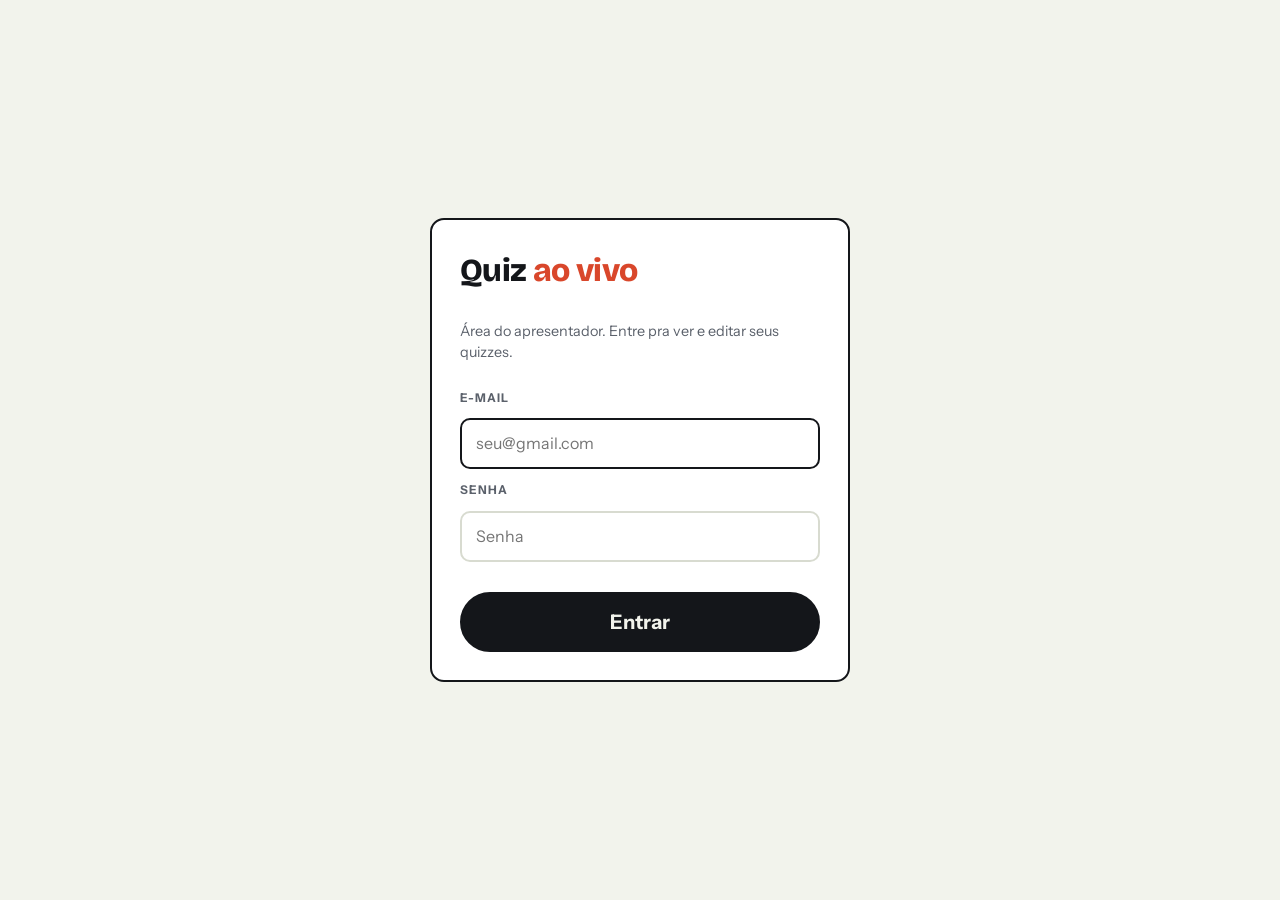
==== commit 20687eae: "Login do apresentador: quizzes acessíveis de qualquer computador Requer aplicar supabase/002_admin_l" ====
--- a/host.html
+++ b/host.html
@@ -61,6 +61,13 @@
   .add-q { border: 2px dashed var(--ink); background: transparent; border-radius: var(--r); padding: 18px; font-weight: 700; font-size: 1.05rem; cursor: pointer; }
   .add-q:hover { background: var(--card); }
   .hint { color: var(--muted); font-size: .9rem; }
+  .account { max-width: 920px; margin: 12px auto 0; border-top: 1px solid var(--line); padding-top: 12px; display: flex; flex-direction: column; gap: 10px; }
+  .account .row { display: flex; align-items: center; gap: 10px; flex-wrap: wrap; margin: 0; max-width: none; width: 100%; }
+  .pw-form { display: flex; gap: 8px; flex-wrap: wrap; width: 100%; }
+  .pw-form .input { flex: 1 1 200px; min-width: 0; padding: 9px 12px; }
+  .login-wrap { flex: 1; min-height: 100%; display: grid; place-items: center; padding-block: 24px; padding-left: max(16px, env(safe-area-inset-left, 0px)); padding-right: max(16px, env(safe-area-inset-right, 0px)); }
+  .login { width: min(420px, 100%); display: flex; flex-direction: column; gap: 12px; background: var(--card); border: 2px solid var(--ink); border-radius: var(--r); padding: 28px; }
+  .login .btn { margin-top: 6px; }
 
   /* ================= AO VIVO ================= */
   #root { min-height: 100%; display: flex; flex-direction: column; }
@@ -184,12 +191,58 @@
   revealAsked: -1, failSince: 0, confirmKick: null, busy: false
 };
 
+// ================= LOGIN =================
+const A = { token: Store.get('quiz.token'), email: Store.get('quiz.email') || '', list: [] };
+function isAuthError(e) { return e && e.status && /Sessão expirada/i.test(e.message); }
+function logout(msg) {
+  const t = A.token;
+  A.token = null; A.list = [];
+  Store.del('quiz.token');
+  if (t) Api.rpc('admin_logout', { p_token: t }).catch(() => {});
+  clearTimeout(E.saveTimer);
+  renderLogin(msg);
+}
+function renderLogin(msg) {
+  stopLive();
+  const email = el('input', { class: 'input', id: 'login-email', type: 'email', autocomplete: 'username', placeholder: 'seu@gmail.com', value: A.email, 'aria-label': 'E-mail' });
+  const pw = el('input', { class: 'input', id: 'login-pw', type: 'password', autocomplete: 'current-password', placeholder: 'Senha', 'aria-label': 'Senha' });
+  const err = el('div', { class: 'problem', role: 'alert', text: msg || '' });
+  const btn = el('button', { class: 'btn big', type: 'submit', text: 'Entrar' });
+  const form = el('form', { class: 'login', novalidate: true },
+    el('div', { class: 'logo', style: 'font-size:2rem' }, 'Quiz ', el('span', { text: 'ao vivo' })),
+    el('p', { class: 'hint', text: 'Área do apresentador. Entre pra ver e editar seus quizzes.' }),
+    el('label', { class: 'label', for: 'login-email', text: 'E-mail' }), email,
+    el('label', { class: 'label', for: 'login-pw', text: 'Senha' }), pw,
+    err, btn);
+  form.addEventListener('submit', async (e) => {
+    e.preventDefault();
+    if (!email.value.trim() || !pw.value) { err.textContent = 'Preencha e-mail e senha.'; return; }
+    btn.disabled = true; btn.textContent = 'Entrando…'; err.textContent = '';
+    try {
+      const r = await Api.rpc('admin_login', { p_email: email.value, p_pw: pw.value });
+      if (!r.ok) { err.textContent = r.error; btn.disabled = false; btn.textContent = 'Entrar'; return; }
+      A.token = r.token; A.email = r.email;
+      Store.set('quiz.token', r.token); Store.set('quiz.email', r.email);
+      openEditor();
+    } catch (ex) {
+      err.textContent = ex.network ? 'Sem conexão com o servidor.' : ex.message;
+      btn.disabled = false; btn.textContent = 'Entrar';
+    }
+  });
+  root.replaceChildren(el('div', { class: 'login-wrap' }, form));
+  (A.email ? pw : email).focus();
+}
+async function loadList() {
+  A.list = await Api.rpc('admin_list_quizzes', { p_token: A.token });
+  return A.list;
+}
+
 // ================= ARMAZENAMENTO LOCAL =================
-function myQuizzes() { return Store.get('quiz.mine', []); }
+function myQuizzes() { return A.list; }
 function rememberQuiz(q) {
-  const list = myQuizzes().filter(x => x.id !== q.id);
-  list.unshift({ id: q.id, key: q.key, title: q.title });
-  Store.set('quiz.mine', list.slice(0, 30));
+  const i = A.list.findIndex(x => x.id === q.id);
+  const item = { id: q.id, title: q.title, n: q.questions.length, updated_at: Date.now() };
+  if (i >= 0) A.list[i] = { ...A.list[i], ...item }; else A.list.unshift(item);
   Store.set('quiz.current', q.id);
 }
 function cacheDraft() { if (E.quiz) Store.set('quiz.draft.' + (E.quiz.id || 'new'), stripIds(E.quiz)); }
@@ -201,13 +254,22 @@
 // ================= EDITOR =================
 async function openEditor() {
   stopLive();
+  if (!A.token) { renderLogin(); return; }
+  renderLoading('Abrindo seus quizzes…');
+  try {
+    await loadList();
+  } catch (e) {
+    if (isAuthError(e)) { logout('Seu login expirou. Entre de novo.'); return; }
+    toast(e.network ? 'Sem conexão com o servidor.' : e.message);
+  }
   const h = location.hash;
   let target = null;
   const m = h.match(/^#q=([0-9a-f-]{36})\.([0-9a-f-]{36})$/i);
   if (m) target = { id: m[1], key: m[2] };
   else {
     const cur = Store.get('quiz.current');
-    target = myQuizzes().find(x => x.id === cur) || null;
+    const found = A.list.find(x => x.id === cur) || A.list[0];
+    if (found) target = { id: found.id, key: A.token };
   }
   if (target) {
     renderLoading('Abrindo quiz…');
@@ -216,6 +278,7 @@
       E.quiz = { id: r.id, key: target.key, title: r.title, questions: withIds(r.questions) };
       rememberQuiz(E.quiz);
     } catch (e) {
+      if (isAuthError(e)) { logout('Seu login expirou. Entre de novo.'); return; }
       const draft = Store.get('quiz.draft.' + target.id);
       if (draft && e.network) {
         E.quiz = { ...draft, questions: withIds(draft.questions) };
@@ -232,7 +295,7 @@
   E.status = E.quiz.id ? 'Salvo' : '';
   renderEditor();
 }
-function newQuiz() { return { id: null, key: null, title: 'Meu quiz', questions: exampleQuestions() }; }
+function newQuiz() { return { id: null, key: A.token, title: 'Novo quiz', questions: exampleQuestions() }; }
 
 function changed() {
   E.dirty = true;
@@ -251,8 +314,10 @@
   const payload = stripIds(E.quiz);
   try {
     if (!E.quiz.id) {
-      const r = await Api.rpc('create_quiz', { p_title: payload.title, p_questions: payload.questions });
-      E.quiz.id = r.id; E.quiz.key = r.key;
+      const r = await Api.rpc('create_quiz', { p_token: A.token, p_title: payload.title, p_questions: payload.questions });
+      E.quiz.id = r.id; E.quiz.key = A.token;
+      const slot = document.getElementById('del-slot');
+      if (slot && !slot.firstChild) { const b = deleteQuizBtn(); if (b) slot.append(b); }
     } else {
       await Api.rpc('save_quiz', { p_quiz: E.quiz.id, p_key: E.quiz.key, p_title: payload.title, p_questions: payload.questions });
     }
@@ -263,6 +328,7 @@
     return true;
   } catch (e) {
     E.dirty = true;
+    if (isAuthError(e)) { cacheDraft(); logout('Seu login expirou. Entre de novo (suas últimas alterações ficaram guardadas neste navegador).'); return false; }
     E.status = e.network ? 'Sem conexão. Vou tentar de novo.' : 'Erro ao salvar: ' + e.message;
     clearTimeout(E.saveTimer); E.saveTimer = setTimeout(save, 4000);
     return false;
@@ -304,7 +370,7 @@
   const list = myQuizzes();
   const sel = el('select', { class: 'sel', id: 'quiz-picker', 'aria-label': 'Escolher quiz' },
     list.map(x => el('option', { value: x.id, selected: E.quiz && x.id === E.quiz.id, text: x.title || 'Sem título' })),
-    !E.quiz.id ? el('option', { value: '', selected: true, text: 'Novo quiz (não salvo)' }) : null,
+    !E.quiz.id ? el('option', { value: '', selected: true, text: `${E.quiz.title || 'Novo quiz'} (não salvo)` }) : null,
     el('option', { value: '__new', text: '+ Novo quiz' }));
   sel.addEventListener('change', async () => {
     await save();
@@ -336,8 +402,9 @@
       el('div', { class: 'logo' }, 'Quiz ', el('span', { text: 'ao vivo' })),
       el('div', { id: 'picker' }),
       el('span', { class: 'status', id: 'status', 'aria-live': 'polite' }),
-      el('button', { class: 'btn ghost small', onclick: copyEditLink, text: 'Copiar link de edição' }),
-      el('button', { class: 'btn', id: 'start-btn', onclick: startLive, text: 'Iniciar ao vivo' }))),
+      el('button', { class: 'btn ghost small', id: 'account-btn', 'aria-expanded': 'false', onclick: toggleAccount, text: 'Conta' }),
+      el('button', { class: 'btn', id: 'start-btn', onclick: startLive, text: 'Iniciar ao vivo' })),
+      accountPanel()),
     el('main', { class: 'ed' },
       live ? el('div', { class: 'live-banner' },
         el('span', {}, 'Tem uma sessão ao vivo aberta (PIN ', el('b', { text: live.pin || '…' }), ').'),
@@ -346,8 +413,65 @@
       el('div', { class: 'summary', id: 'summary' }),
       el('p', { class: 'hint', text: 'Tudo é salvo automaticamente. Na sessão, cada pergunta vale até 1.000 pontos (ou 2.000 / 3.000 com bônus): quem acerta mais rápido ganha mais, e acerto em menos de meio segundo leva o máximo.' }),
       list,
-      addBtn));
+      addBtn,
+      el('div', { id: 'del-slot' }, deleteQuizBtn())));
   renderQuizPicker(); updateStatus(); updateSummary();
+}
+
+function deleteQuizBtn() {
+  if (!E.quiz.id) return null;
+  const b = el('button', { class: 'btn ghost small', id: 'delete-quiz', style: 'align-self:flex-start;color:var(--bad);border-color:var(--bad)', text: 'Apagar este quiz' });
+  let armed = false;
+  b.addEventListener('click', async () => {
+    if (!armed) {
+      armed = true; b.textContent = `Apagar "${E.quiz.title}" de vez? Clique de novo`;
+      setTimeout(() => { if (armed && b.isConnected) { armed = false; b.textContent = 'Apagar este quiz'; } }, 4000);
+      return;
+    }
+    b.disabled = true;
+    clearTimeout(E.saveTimer); E.dirty = false;
+    try {
+      await Api.rpc('admin_delete_quiz', { p_token: A.token, p_quiz: E.quiz.id });
+      Store.del('quiz.draft.' + E.quiz.id); Store.del('quiz.current');
+      toast('Quiz apagado.');
+      openEditor();
+    } catch (e) {
+      if (isAuthError(e)) { logout('Seu login expirou. Entre de novo.'); return; }
+      b.disabled = false; toast(e.message);
+    }
+  });
+  return b;
+}
+
+function accountPanel() {
+  const cur = el('input', { class: 'input', id: 'pw-cur', type: 'password', autocomplete: 'current-password', placeholder: 'Senha atual', 'aria-label': 'Senha atual' });
+  const nw = el('input', { class: 'input', id: 'pw-new', type: 'password', autocomplete: 'new-password', placeholder: 'Senha nova (mín. 8 caracteres)', 'aria-label': 'Senha nova' });
+  const msg = el('div', { class: 'hint', role: 'status' });
+  const btn = el('button', { class: 'btn small', type: 'submit', text: 'Trocar senha' });
+  const form = el('form', { class: 'pw-form', novalidate: true }, cur, nw, btn);
+  form.addEventListener('submit', async (e) => {
+    e.preventDefault();
+    btn.disabled = true; msg.textContent = '';
+    try {
+      const r = await Api.rpc('admin_change_password', { p_token: A.token, p_old: cur.value, p_new: nw.value });
+      if (!r.ok) { msg.textContent = r.error; msg.style.color = 'var(--bad)'; }
+      else { msg.textContent = 'Senha trocada. Os logins em outros computadores foram encerrados.'; msg.style.color = 'var(--good)'; cur.value = ''; nw.value = ''; }
+    } catch (ex) {
+      if (isAuthError(ex)) { logout('Seu login expirou. Entre de novo.'); return; }
+      msg.textContent = ex.message; msg.style.color = 'var(--bad)';
+    } finally { btn.disabled = false; }
+  });
+  return el('div', { class: 'account', id: 'account', hidden: true },
+    el('div', { class: 'row', style: 'justify-content:space-between' },
+      el('span', {}, 'Conectado como ', el('b', { text: A.email })),
+      el('button', { class: 'btn ghost small', onclick: () => logout(), text: 'Sair' })),
+    el('div', { class: 'row' }, form),
+    el('div', { class: 'row' }, msg));
+}
+function toggleAccount() {
+  const p = document.getElementById('account'), b = document.getElementById('account-btn');
+  p.hidden = !p.hidden; b.setAttribute('aria-expanded', String(!p.hidden));
+  if (!p.hidden) document.getElementById('pw-cur').focus();
 }
 function rerenderList() {
   const list = document.getElementById('qlist');
@@ -425,13 +549,6 @@
 }
 function stripOne(q) { const { _id, _mcBackup, ...r } = q; return r; }
 
-async function copyEditLink() {
-  if (!(await save()) || !E.quiz.id) { toast('Salve o quiz primeiro (precisa de conexão).'); return; }
-  const url = `${location.origin}${location.pathname}#q=${E.quiz.id}.${E.quiz.key}`;
-  try { await navigator.clipboard.writeText(url); toast('Link copiado. Quem tiver esse link pode editar o quiz.'); }
-  catch (_) { prompt('Copie o link de edição:', url); }
-}
-
 // ================= INICIAR AO VIVO =================
 async function startLive() {
   const qs = E.quiz.questions;
@@ -513,6 +630,7 @@
 }
 
 function liveView(d) {
+  if (!d.open) return 'closed';
   if (d.phase === 'question') return Clock.now() < d.starts_at ? 'countdown' : 'question';
   return d.phase;
 }
